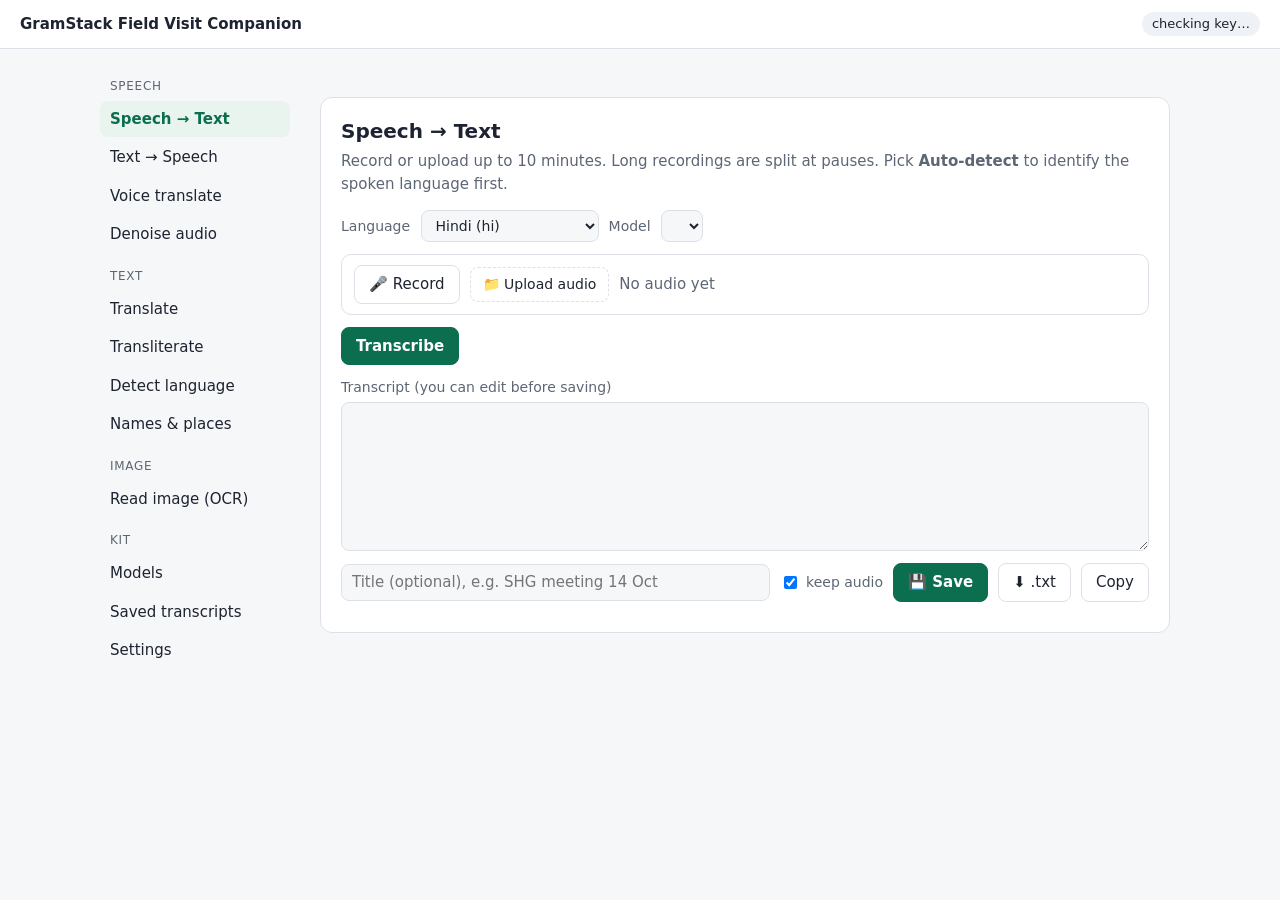
==== web/index.html @ c5737dba "Let people pick Bhashini models per service - server/models.py: catalog of every model in Bhashini's" ====
<!doctype html>
<html lang="en">
<head>
    <meta charset="utf-8">
    <meta name="viewport" content="width=device-width, initial-scale=1">
    <title>GramStack Field Visit Companion</title>
    <link rel="stylesheet" href="app.css">
</head>
<body>
<header class="top">
    <div class="brand">GramStack Field Visit Companion</div>
    <div class="top-right">
        <a id="streamLink" href="#" target="_blank" rel="noopener">Live ASR (socket) ↗</a>
        <span id="keyBadge" class="badge">checking key…</span>
    </div>
</header>

<div class="layout">
    <nav id="tabs" aria-label="Services">
        <div class="group">Speech</div>
        <button data-tab="asr" class="active">Speech → Text</button>
        <button data-tab="tts">Text → Speech</button>
        <button data-tab="voice">Voice translate</button>
        <button data-tab="denoise">Denoise audio</button>
        <div class="group">Text</div>
        <button data-tab="translate">Translate</button>
        <button data-tab="xlit">Transliterate</button>
        <button data-tab="detect">Detect language</button>
        <button data-tab="ner">Names &amp; places</button>
        <div class="group">Image</div>
        <button data-tab="ocr">Read image (OCR)</button>
        <div class="group">Kit</div>
        <button data-tab="models">Models</button>
        <button data-tab="saved">Saved transcripts</button>
        <button data-tab="settings">Settings</button>
    </nav>

    <main>
        <p id="status" role="status" aria-live="polite"></p>

        <!-- Speech -> Text -->
        <section data-panel="asr" class="active">
            <h1>Speech → Text</h1>
            <p class="hint">Record or upload up to 10 minutes. Long recordings are split at pauses. Pick <b>Auto-detect</b> to identify the spoken language first.</p>
            <div class="row">
                <label>Language <select id="asrLang" data-langs="auto"></select></label>
                <label>Model <select id="asrModel" data-model="asr" data-src="asrLang"></select></label>
            </div>
            <div class="audio-input" id="asrAudio"></div>
            <div class="row"><button id="asrRun" class="primary">Transcribe</button></div>
            <label class="block">Transcript (you can edit before saving)
                <textarea id="asrText" rows="6"></textarea>
            </label>
            <div id="asrMeta" class="meta"></div>
            <div class="row">
                <input id="asrTitle" placeholder="Title (optional), e.g. SHG meeting 14 Oct">
                <label class="check"><input type="checkbox" id="asrKeepAudio" checked> keep audio</label>
                <button id="asrSave" class="primary">💾 Save</button>
                <button id="asrDownload">⬇ .txt</button>
                <button id="asrCopy">Copy</button>
            </div>
        </section>

        <!-- Text -> Speech -->
        <section data-panel="tts">
            <h1>Text → Speech</h1>
            <div class="row">
                <label>Language <select id="ttsLang" data-langs></select></label>
                <label>Model <select id="ttsModel" data-model="tts" data-src="ttsLang"></select></label>
                <label>Voice <select id="ttsGender"><option value="female">Female</option><option value="male">Male</option></select></label>
            </div>
            <textarea id="ttsText" rows="5">नमस्ते दीदी, आपकी समूह बैठक का विवरण तैयार है।</textarea>
            <div class="row">
                <button id="ttsRun" class="primary">🔊 Speak</button>
                <button id="ttsStop">⏹ Stop</button>
                <a id="ttsDownload" class="button hidden" download="speech.wav">⬇ Audio</a>
            </div>
        </section>

        <!-- Voice translate -->
        <section data-panel="voice">
            <h1>Voice translate</h1>
            <p class="hint">Speech in one language → text and speech in another, in a single Bhashini pipeline call (ASR → NMT → TTS). Max 45 s.</p>
            <div class="row">
                <label>Spoken <select id="voiceSrc" data-langs></select></label>
                <label>Into <select id="voiceTgt" data-langs data-default="en"></select></label>
                <label class="check"><input type="checkbox" id="voiceSpeak" checked> speak the translation</label>
            </div>
            <div class="row">
                <label>ASR model <select id="voiceAsrModel" data-model="asr" data-src="voiceSrc"></select></label>
                <label>Translation model <select id="voiceNmtModel" data-model="translation" data-src="voiceSrc" data-tgt="voiceTgt"></select></label>
                <label>TTS model <select id="voiceTtsModel" data-model="tts" data-src="voiceTgt"></select></label>
            </div>
            <div class="audio-input" id="voiceAudio"></div>
            <div class="row"><button id="voiceRun" class="primary">Translate speech</button></div>
            <div class="out"><div class="label">Heard</div><div id="voiceHeard"></div></div>
            <div class="out"><div class="label">Translation</div><div id="voiceOut"></div></div>
            <audio id="voicePlayer" controls class="hidden"></audio>
        </section>

        <!-- Denoise -->
        <section data-panel="denoise">
            <h1>Denoise audio</h1>
            <p class="hint">Cleans background noise (fans, traffic, crowd) from a field recording before you listen or transcribe. Max 45 s.</p>
            <div class="audio-input" id="denoiseAudio"></div>
            <div class="row"><button id="denoiseRun" class="primary">Remove noise</button></div>
            <div class="out"><div class="label">Cleaned</div><audio id="denoisePlayer" controls></audio></div>
            <div class="row"><a id="denoiseDownload" class="button hidden" download="denoised.wav">⬇ Cleaned audio</a></div>
        </section>

        <!-- Translate -->
        <section data-panel="translate">
            <h1>Translate</h1>
            <div class="row">
                <label>From <select id="trSrc" data-langs data-default="en"></select></label>
                <button id="trSwap" title="Swap languages">⇄</button>
                <label>To <select id="trTgt" data-langs></select></label>
                <label>Model <select id="trModel" data-model="translation" data-src="trSrc" data-tgt="trTgt"></select></label>
            </div>
            <textarea id="trIn" rows="4">Your loan instalment of 500 rupees is due on Friday.</textarea>
            <div class="row"><button id="trRun" class="primary">Translate</button><button id="trSpeak">🔊 Speak result</button></div>
            <div class="out"><div id="trOut"></div></div>
        </section>

        <!-- Transliterate -->
        <section data-panel="xlit">
            <h1>Transliterate</h1>
            <p class="hint">Same words, different script, e.g. a name typed in English letters → Devanagari. Helps users who type Hindi on an English keyboard.</p>
            <div class="row">
                <label>From <select id="xlSrc" data-langs data-default="en"></select></label>
                <label>To <select id="xlTgt" data-langs></select></label>
                <label>Model <select id="xlModel" data-model="transliteration" data-src="xlSrc" data-tgt="xlTgt"></select></label>
            </div>
            <input id="xlIn" value="mera naam sunita devi hai" class="wide">
            <div class="row"><button id="xlRun" class="primary">Transliterate sentence</button><button id="xlWord">Suggestions for last word</button></div>
            <div class="out"><div id="xlOut"></div></div>
            <div id="xlSuggest" class="chips"></div>
        </section>

        <!-- Detect language -->
        <section data-panel="detect">
            <h1>Detect language</h1>
            <h2>From text</h2>
            <div class="row"><label>Model <select id="tldModel" data-model="txt-lang-detection"></select></label></div>
            <input id="tldIn" value="ನಮಸ್ಕಾರ, ನಿಮ್ಮ ಹೆಸರು ಏನು?" class="wide">
            <div class="row"><button id="tldRun" class="primary">Detect</button></div>
            <div class="out"><div id="tldOut"></div></div>
            <h2>From speech</h2>
            <div class="row"><label>Model <select id="aldModel" data-model="audio-lang-detection"></select></label></div>
            <div class="audio-input" id="aldAudio"></div>
            <div class="row"><button id="aldRun" class="primary">Detect spoken language</button></div>
            <div class="out"><div id="aldOut"></div></div>
        </section>

        <!-- NER -->
        <section data-panel="ner">
            <h1>Names &amp; places</h1>
            <p class="hint">Finds people, places and organisations. English works with the AU-KBC model (picked automatically). Useful for pulling member names out of meeting notes.</p>
            <div class="row"><label>Language <select id="nerLang" data-langs></select></label>
                <label>Model <select id="nerModel" data-model="ner" data-src="nerLang"></select></label></div>
            <textarea id="nerIn" rows="3">सुनीता देवी और रीना कुमारी ने पटना में जीविका समूह की बैठक में भाग लिया।</textarea>
            <div class="row"><button id="nerRun" class="primary">Find entities</button></div>
            <div class="out"><div id="nerOut"></div></div>
        </section>

        <!-- OCR -->
        <section data-panel="ocr">
            <h1>Read image (OCR)</h1>
            <p class="hint">Printed text from a photo of a register, passbook or notice (PNG/JPEG). Can take 5–15 s.</p>
            <div class="row">
                <label>Language <select id="ocrLang" data-langs></select></label>
                <label>Model <select id="ocrModel" data-model="ocr" data-src="ocrLang"></select></label>
                <label class="file">📷 Choose image <input type="file" id="ocrFile" accept="image/png,image/jpeg"></label>
            </div>
            <input id="ocrUrl" class="wide" placeholder="…or a public https:// image URL">
            <img id="ocrPreview" class="preview hidden" alt="Selected image">
            <div class="row"><button id="ocrRun" class="primary">Read text</button><button id="ocrToTr">Send to Translate</button></div>
            <div class="out"><div id="ocrOut"></div></div>
        </section>

        <!-- Models -->
        <section data-panel="models">
            <h1>Models</h1>
            <p class="hint">Every Bhashini model this kit can use, from the <a id="modelsSource" href="https://dibd-bhashini.gitbook.io/bhashini-apis/available-models-for-usage" target="_blank" rel="noopener">official list</a>. Pick one in any panel's <b>Model</b> menu; <b>Default</b> uses the model from Settings, or lets Bhashini choose. “⚠” marks models that returned an error when tested on 14 Oct 2026.</p>
            <div class="table-wrap"><table id="modelsTable"><thead><tr><th>Task</th><th>Model (service ID)</th><th>Provider</th><th>Languages</th></tr></thead><tbody></tbody></table></div>
        </section>

        <!-- Saved -->
        <section data-panel="saved">
            <h1>Saved transcripts</h1>
            <p class="hint">Stored on the server in <code>data/transcripts/</code> (a Docker volume). Live-streamed transcripts saved from the socket example appear here too.</p>
            <div class="row"><button id="savedRefresh">↻ Refresh</button></div>
            <div id="savedList"></div>
        </section>

        <!-- Settings -->
        <section data-panel="settings">
            <h1>Settings</h1>
            <p class="hint" id="settingsHint">Saved to <code id="confPath">config/bhashini.conf</code> on the server and used by both containers immediately. The key is never sent back to the browser in full.</p>
            <form id="settingsForm">
                <label class="block">Bhashini (Dhruva) API key
                    <input type="password" name="BHASHINI_API_KEY" id="keyInput" autocomplete="off" placeholder="leave empty to keep the current key">
                </label>
                <label class="block">Default TTS voice
                    <select name="BHASHINI_TTS_GENDER"><option>female</option><option>male</option></select>
                </label>
                <details>
                    <summary>Service IDs (advanced, leave empty to let Dhruva choose)</summary>
                    <div id="serviceFields"></div>
                </details>
                <div class="row">
                    <button type="submit" class="primary">Save settings</button>
                    <button type="button" id="testKey">Test key</button>
                    <button type="button" id="forgetCode" class="hidden">Forget access code</button>
                </div>
            </form>
        </section>
    </main>
</div>

<div id="accessGate" class="gate hidden" role="dialog" aria-modal="true" aria-labelledby="gateTitle">
    <form id="accessForm" class="gate-box">
        <h1 id="gateTitle">Access code</h1>
        <p class="hint">This deployment is private. Enter the access code you were given.</p>
        <input id="accessInput" type="password" autocomplete="current-password" class="wide" required>
        <p id="accessError" class="error-text"></p>
        <div class="row"><button type="submit" class="primary">Continue</button></div>
    </form>
</div>

<script type="module" src="app.js"></script>
</body>
</html>
---- web/app.css ----
:root {
    --bg: #f6f7f9; --panel: #ffffff; --text: #1d2330; --muted: #5d6675; --line: #dde1e7;
    --accent: #0b6e4f; --accent-text: #ffffff; --soft: #e9f4ef; --warn: #a33b20; --chip: #eef1f5;
    color-scheme: light;
}
@media (prefers-color-scheme: dark) {
    :root {
        --bg: #12151a; --panel: #1b2027; --text: #e6e9ee; --muted: #9aa3b1; --line: #2d343e;
        --accent: #3fb68b; --accent-text: #0d1a14; --soft: #1d2d27; --warn: #ff8f70; --chip: #262d36;
        color-scheme: dark;
    }
}
* { box-sizing: border-box; }
body { margin: 0; font: 15px/1.5 system-ui, -apple-system, "Segoe UI", "Noto Sans", sans-serif; background: var(--bg); color: var(--text); }
a { color: var(--accent); }
code { background: var(--chip); padding: 0 4px; border-radius: 4px; }
.muted, .hint, .meta { color: var(--muted); }
.hint { margin-top: -4px; }
.hidden { display: none !important; }

.top { display: flex; justify-content: space-between; align-items: center; gap: 12px; flex-wrap: wrap;
       padding: 12px 20px; background: var(--panel); border-bottom: 1px solid var(--line); }
.brand { font-weight: 650; }
.top-right { display: flex; gap: 14px; align-items: center; }
.badge { font-size: 13px; padding: 2px 10px; border-radius: 999px; background: var(--chip); }
.badge.ok { background: var(--soft); color: var(--accent); }
.badge.bad { color: var(--warn); }

.layout { display: grid; grid-template-columns: 210px minmax(0, 1fr); max-width: 1100px; margin: 0 auto; }
nav { padding: 16px 10px; display: flex; flex-direction: column; gap: 2px; }
nav .group { font-size: 12px; text-transform: uppercase; letter-spacing: .06em; color: var(--muted); margin: 12px 10px 4px; }
nav button { text-align: left; border: 0; background: none; padding: 7px 10px; border-radius: 8px; color: var(--text); }
nav button:hover { background: var(--chip); }
nav button.active { background: var(--soft); color: var(--accent); font-weight: 600; }

main { padding: 16px 20px 60px; min-width: 0; }
section { display: none; background: var(--panel); border: 1px solid var(--line); border-radius: 12px; padding: 18px 20px; }
section.active { display: block; }
h1 { font-size: 20px; margin: 0 0 8px; }
h2 { font-size: 16px; margin: 18px 0 6px; }
#status { min-height: 1.5em; margin: 0 0 10px; color: var(--muted); }
#status.error { color: var(--warn); }

button, .button, select, input, textarea { font: inherit; color: inherit; }
button, .button { border: 1px solid var(--line); background: var(--panel); padding: 7px 14px; border-radius: 8px; cursor: pointer; text-decoration: none; display: inline-block; }
button:hover, .button:hover { border-color: var(--accent); }
button.primary { background: var(--accent); border-color: var(--accent); color: var(--accent-text); font-weight: 600; }
button:disabled { opacity: .55; cursor: progress; }
button.recording { background: var(--warn); border-color: var(--warn); color: #fff; }
select, input, textarea { background: var(--bg); border: 1px solid var(--line); border-radius: 8px; padding: 6px 10px; }
textarea, .wide { width: 100%; }
textarea { resize: vertical; }
label { color: var(--muted); font-size: 14px; }
label select { margin-left: 6px; color: var(--text); }
label.block { display: block; margin: 12px 0; }
label.block textarea, label.block input, label.block select { display: block; width: 100%; margin-top: 4px; color: var(--text); font-size: 15px; }
label.check { display: inline-flex; gap: 6px; align-items: center; }
label.file { border: 1px dashed var(--line); padding: 6px 12px; border-radius: 8px; cursor: pointer; color: var(--text); }
label.file input { display: none; }
.row { display: flex; flex-wrap: wrap; gap: 10px; align-items: center; margin: 12px 0; }
.row input:not([type=checkbox]) { flex: 1 1 200px; }

.audio-input { border: 1px solid var(--line); border-radius: 10px; padding: 10px 12px; display: flex; flex-wrap: wrap; gap: 10px; align-items: center; }
.audio-input audio { height: 34px; flex: 1 1 240px; }
.out { border-left: 3px solid var(--accent); background: var(--soft); border-radius: 0 8px 8px 0; padding: 8px 12px; margin: 12px 0; min-height: 2.4em; white-space: pre-wrap; }
.out .label { font-size: 12px; text-transform: uppercase; letter-spacing: .05em; color: var(--muted); }
.chips { display: flex; flex-wrap: wrap; gap: 6px; }
.chips button { background: var(--chip); border: 0; }
mark { background: var(--soft); color: var(--accent); border-radius: 4px; padding: 0 3px; font-weight: 600; }
mark small { font-weight: 400; color: var(--muted); margin-left: 3px; }
.preview { max-width: 100%; max-height: 180px; border: 1px solid var(--line); border-radius: 8px; margin-top: 8px; }
details { margin: 12px 0; }
summary { cursor: pointer; color: var(--muted); }

.saved-item { border-top: 1px solid var(--line); padding: 10px 0; }
.saved-item:first-child { border-top: 0; }
.saved-item .head { display: flex; justify-content: space-between; gap: 8px; flex-wrap: wrap; }
.saved-item .text { white-space: pre-wrap; margin: 4px 0; }
.saved-item .actions { display: flex; gap: 8px; flex-wrap: wrap; font-size: 14px; }

@media (max-width: 760px) {
    .layout { grid-template-columns: 1fr; }
    nav { flex-direction: row; overflow-x: auto; padding: 8px 16px; gap: 4px; }
    nav .group { display: none; }
    nav button { white-space: nowrap; }
    main { padding: 8px 16px 40px; }
    section { padding: 14px; }
}

.gate { position: fixed; inset: 0; background: rgba(10, 14, 20, .55); display: grid; place-items: center; padding: 16px; z-index: 10; }
.gate-box { background: var(--panel); border: 1px solid var(--line); border-radius: 12px; padding: 20px; width: min(420px, 100%); }
.error-text { color: var(--warn); min-height: 1.2em; margin: 6px 0 0; }

.table-wrap { overflow-x: auto; }
table { border-collapse: collapse; width: 100%; font-size: 14px; }
th, td { text-align: left; padding: 6px 8px; border-bottom: 1px solid var(--line); vertical-align: top; }
th { color: var(--muted); font-weight: 600; }
td code { word-break: break-all; }
td.langs { color: var(--muted); min-width: 220px; }
tr.down td { opacity: .6; }
select[data-model] { max-width: 280px; }
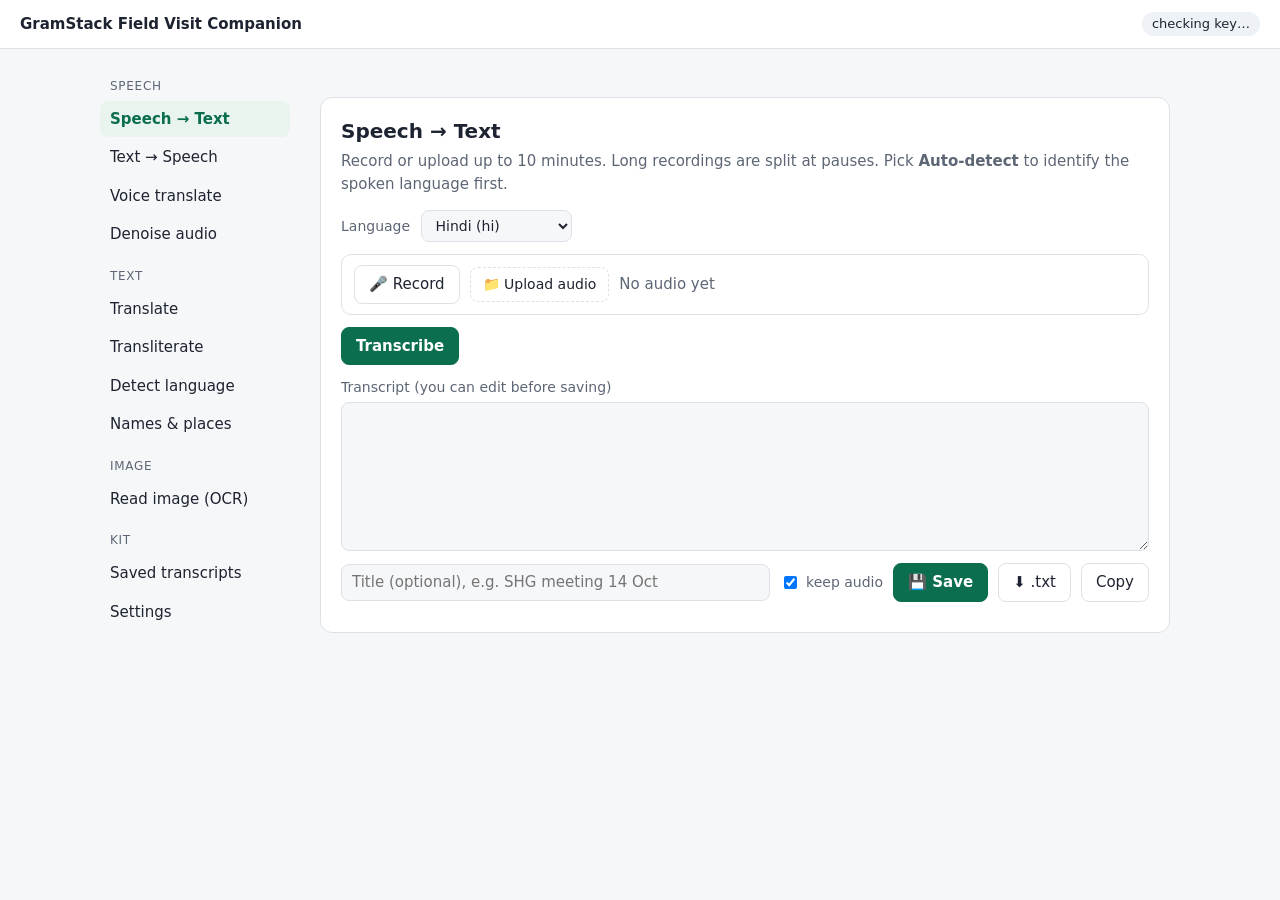
==== commit e3d718fb: "Dockerised Bhashini kit with GramStack services, live ASR and Vercel support - Docker: one image, tw" ====
--- a/web/index.html
+++ b/web/index.html
@@ -30,7 +30,6 @@
         <div class="group">Image</div>
         <button data-tab="ocr">Read image (OCR)</button>
         <div class="group">Kit</div>
-        <button data-tab="models">Models</button>
         <button data-tab="saved">Saved transcripts</button>
         <button data-tab="settings">Settings</button>
     </nav>
@@ -44,7 +43,6 @@
             <p class="hint">Record or upload up to 10 minutes. Long recordings are split at pauses. Pick <b>Auto-detect</b> to identify the spoken language first.</p>
             <div class="row">
                 <label>Language <select id="asrLang" data-langs="auto"></select></label>
-                <label>Model <select id="asrModel" data-model="asr" data-src="asrLang"></select></label>
             </div>
             <div class="audio-input" id="asrAudio"></div>
             <div class="row"><button id="asrRun" class="primary">Transcribe</button></div>
@@ -66,7 +64,6 @@
             <h1>Text → Speech</h1>
             <div class="row">
                 <label>Language <select id="ttsLang" data-langs></select></label>
-                <label>Model <select id="ttsModel" data-model="tts" data-src="ttsLang"></select></label>
                 <label>Voice <select id="ttsGender"><option value="female">Female</option><option value="male">Male</option></select></label>
             </div>
             <textarea id="ttsText" rows="5">नमस्ते दीदी, आपकी समूह बैठक का विवरण तैयार है।</textarea>
@@ -85,11 +82,6 @@
                 <label>Spoken <select id="voiceSrc" data-langs></select></label>
                 <label>Into <select id="voiceTgt" data-langs data-default="en"></select></label>
                 <label class="check"><input type="checkbox" id="voiceSpeak" checked> speak the translation</label>
-            </div>
-            <div class="row">
-                <label>ASR model <select id="voiceAsrModel" data-model="asr" data-src="voiceSrc"></select></label>
-                <label>Translation model <select id="voiceNmtModel" data-model="translation" data-src="voiceSrc" data-tgt="voiceTgt"></select></label>
-                <label>TTS model <select id="voiceTtsModel" data-model="tts" data-src="voiceTgt"></select></label>
             </div>
             <div class="audio-input" id="voiceAudio"></div>
             <div class="row"><button id="voiceRun" class="primary">Translate speech</button></div>
@@ -115,7 +107,6 @@
                 <label>From <select id="trSrc" data-langs data-default="en"></select></label>
                 <button id="trSwap" title="Swap languages">⇄</button>
                 <label>To <select id="trTgt" data-langs></select></label>
-                <label>Model <select id="trModel" data-model="translation" data-src="trSrc" data-tgt="trTgt"></select></label>
             </div>
             <textarea id="trIn" rows="4">Your loan instalment of 500 rupees is due on Friday.</textarea>
             <div class="row"><button id="trRun" class="primary">Translate</button><button id="trSpeak">🔊 Speak result</button></div>
@@ -129,7 +120,6 @@
             <div class="row">
                 <label>From <select id="xlSrc" data-langs data-default="en"></select></label>
                 <label>To <select id="xlTgt" data-langs></select></label>
-                <label>Model <select id="xlModel" data-model="transliteration" data-src="xlSrc" data-tgt="xlTgt"></select></label>
             </div>
             <input id="xlIn" value="mera naam sunita devi hai" class="wide">
             <div class="row"><button id="xlRun" class="primary">Transliterate sentence</button><button id="xlWord">Suggestions for last word</button></div>
@@ -141,12 +131,10 @@
         <section data-panel="detect">
             <h1>Detect language</h1>
             <h2>From text</h2>
-            <div class="row"><label>Model <select id="tldModel" data-model="txt-lang-detection"></select></label></div>
             <input id="tldIn" value="ನಮಸ್ಕಾರ, ನಿಮ್ಮ ಹೆಸರು ಏನು?" class="wide">
             <div class="row"><button id="tldRun" class="primary">Detect</button></div>
             <div class="out"><div id="tldOut"></div></div>
             <h2>From speech</h2>
-            <div class="row"><label>Model <select id="aldModel" data-model="audio-lang-detection"></select></label></div>
             <div class="audio-input" id="aldAudio"></div>
             <div class="row"><button id="aldRun" class="primary">Detect spoken language</button></div>
             <div class="out"><div id="aldOut"></div></div>
@@ -155,9 +143,8 @@
         <!-- NER -->
         <section data-panel="ner">
             <h1>Names &amp; places</h1>
-            <p class="hint">Finds people, places and organisations. English works with the AU-KBC model (picked automatically). Useful for pulling member names out of meeting notes.</p>
-            <div class="row"><label>Language <select id="nerLang" data-langs></select></label>
-                <label>Model <select id="nerModel" data-model="ner" data-src="nerLang"></select></label></div>
+            <p class="hint">Finds people, places and organisations in Indic-language text (English isn't supported by this model). Useful for pulling member names out of meeting notes.</p>
+            <div class="row"><label>Language <select id="nerLang" data-langs data-exclude="en"></select></label></div>
             <textarea id="nerIn" rows="3">सुनीता देवी और रीना कुमारी ने पटना में जीविका समूह की बैठक में भाग लिया।</textarea>
             <div class="row"><button id="nerRun" class="primary">Find entities</button></div>
             <div class="out"><div id="nerOut"></div></div>
@@ -169,20 +156,12 @@
             <p class="hint">Printed text from a photo of a register, passbook or notice (PNG/JPEG). Can take 5–15 s.</p>
             <div class="row">
                 <label>Language <select id="ocrLang" data-langs></select></label>
-                <label>Model <select id="ocrModel" data-model="ocr" data-src="ocrLang"></select></label>
                 <label class="file">📷 Choose image <input type="file" id="ocrFile" accept="image/png,image/jpeg"></label>
             </div>
             <input id="ocrUrl" class="wide" placeholder="…or a public https:// image URL">
             <img id="ocrPreview" class="preview hidden" alt="Selected image">
             <div class="row"><button id="ocrRun" class="primary">Read text</button><button id="ocrToTr">Send to Translate</button></div>
             <div class="out"><div id="ocrOut"></div></div>
-        </section>
-
-        <!-- Models -->
-        <section data-panel="models">
-            <h1>Models</h1>
-            <p class="hint">Every Bhashini model this kit can use, from the <a id="modelsSource" href="https://dibd-bhashini.gitbook.io/bhashini-apis/available-models-for-usage" target="_blank" rel="noopener">official list</a>. Pick one in any panel's <b>Model</b> menu; <b>Default</b> uses the model from Settings, or lets Bhashini choose. “⚠” marks models that returned an error when tested on 14 Oct 2026.</p>
-            <div class="table-wrap"><table id="modelsTable"><thead><tr><th>Task</th><th>Model (service ID)</th><th>Provider</th><th>Languages</th></tr></thead><tbody></tbody></table></div>
         </section>
 
         <!-- Saved -->
--- a/web/app.css
+++ b/web/app.css
@@ -90,12 +90,3 @@
 .gate { position: fixed; inset: 0; background: rgba(10, 14, 20, .55); display: grid; place-items: center; padding: 16px; z-index: 10; }
 .gate-box { background: var(--panel); border: 1px solid var(--line); border-radius: 12px; padding: 20px; width: min(420px, 100%); }
 .error-text { color: var(--warn); min-height: 1.2em; margin: 6px 0 0; }
-
-.table-wrap { overflow-x: auto; }
-table { border-collapse: collapse; width: 100%; font-size: 14px; }
-th, td { text-align: left; padding: 6px 8px; border-bottom: 1px solid var(--line); vertical-align: top; }
-th { color: var(--muted); font-weight: 600; }
-td code { word-break: break-all; }
-td.langs { color: var(--muted); min-width: 220px; }
-tr.down td { opacity: .6; }
-select[data-model] { max-width: 280px; }
